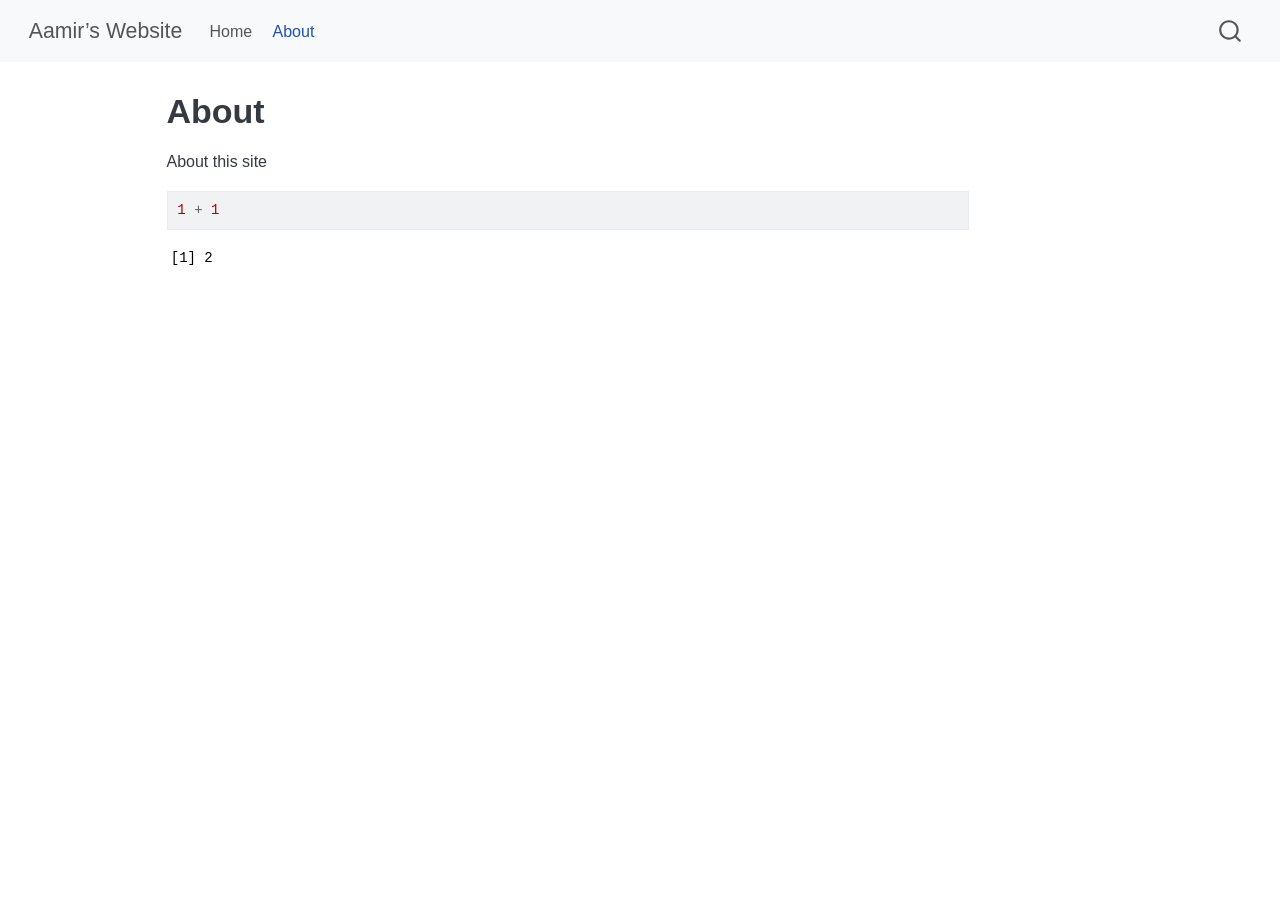
==== docs/about.html @ 058b1468 "Update personal website with gallery and content" ====
<!DOCTYPE html>
<html xmlns="http://www.w3.org/1999/xhtml" lang="en" xml:lang="en"><head>

<meta charset="utf-8">
<meta name="generator" content="quarto-1.9.37">

<meta name="viewport" content="width=device-width, initial-scale=1.0, user-scalable=yes">


<title>About – Aamir’s Website</title>
<style>
/* Default styles provided by pandoc.
** See https://pandoc.org/MANUAL.html#variables-for-html for config info.
*/
code{white-space: pre-wrap;}
span.smallcaps{font-variant: small-caps;}
div.columns{display: flex; gap: min(4vw, 1.5em);}
div.column{flex: auto; overflow-x: auto;}
div.hanging-indent{margin-left: 1.5em; text-indent: -1.5em;}
ul.task-list{list-style: none;}
ul.task-list li input[type="checkbox"] {
  width: 0.8em;
  margin: 0 0.8em 0.2em -1em; /* quarto-specific, see https://github.com/quarto-dev/quarto-cli/issues/4556 */ 
  vertical-align: middle;
}
/* CSS for syntax highlighting */
html { -webkit-text-size-adjust: 100%; }
pre > code.sourceCode { white-space: pre; position: relative; }
pre > code.sourceCode > span { display: inline-block; line-height: 1.25; }
pre > code.sourceCode > span:empty { height: 1.2em; }
.sourceCode { overflow: visible; }
code.sourceCode > span { color: inherit; text-decoration: inherit; }
div.sourceCode { margin: 1em 0; }
pre.sourceCode { margin: 0; }
@media screen {
div.sourceCode { overflow: auto; }
}
@media print {
pre > code.sourceCode { white-space: pre-wrap; }
pre > code.sourceCode > span { text-indent: -5em; padding-left: 5em; }
}
pre.numberSource code
  { counter-reset: source-line 0; }
pre.numberSource code > span
  { position: relative; left: -4em; counter-increment: source-line; }
pre.numberSource code > span > a:first-child::before
  { content: counter(source-line);
    position: relative; left: -1em; text-align: right; vertical-align: baseline;
    border: none; display: inline-block;
    -webkit-touch-callout: none; -webkit-user-select: none;
    -khtml-user-select: none; -moz-user-select: none;
    -ms-user-select: none; user-select: none;
    padding: 0 4px; width: 4em;
  }
pre.numberSource { margin-left: 3em;  padding-left: 4px; }
div.sourceCode
  {   }
@media screen {
pre > code.sourceCode > span > a:first-child::before { text-decoration: underline; }
}
</style>


<script src="site_libs/quarto-nav/quarto-nav.js"></script>
<script src="site_libs/quarto-nav/headroom.min.js"></script>
<script src="site_libs/clipboard/clipboard.min.js"></script>
<script src="site_libs/quarto-search/autocomplete.umd.js"></script>
<script src="site_libs/quarto-search/fuse.min.js"></script>
<script src="site_libs/quarto-search/quarto-search.js"></script>
<meta name="quarto:offset" content="./">
<script src="site_libs/quarto-html/quarto.js" type="module"></script>
<script src="site_libs/quarto-html/tabsets/tabsets.js" type="module"></script>
<script src="site_libs/quarto-html/popper.min.js"></script>
<script src="site_libs/quarto-html/tippy.umd.min.js"></script>
<script src="site_libs/quarto-html/anchor.min.js"></script>
<link href="site_libs/quarto-html/tippy.css" rel="stylesheet">
<link href="site_libs/quarto-html/quarto-syntax-highlighting-7f8f88aac4f3542376d5c11b86a4c14d.css" rel="stylesheet" id="quarto-text-highlighting-styles">
<script src="site_libs/bootstrap/bootstrap.min.js"></script>
<link href="site_libs/bootstrap/bootstrap-icons.css" rel="stylesheet">
<link href="site_libs/bootstrap/bootstrap-158031087360bce0ff56dc785ce39e06.min.css" rel="stylesheet" append-hash="true" id="quarto-bootstrap" data-mode="light">
<script id="quarto-search-options" type="application/json">{
  "location": "navbar",
  "copy-button": false,
  "collapse-after": 3,
  "panel-placement": "end",
  "type": "overlay",
  "limit": 50,
  "keyboard-shortcut": [
    "f",
    "/",
    "s"
  ],
  "show-item-context": false,
  "language": {
    "search-no-results-text": "No results",
    "search-matching-documents-text": "matching documents",
    "search-copy-link-title": "Copy link to search",
    "search-hide-matches-text": "Hide additional matches",
    "search-more-match-text": "more match in this document",
    "search-more-matches-text": "more matches in this document",
    "search-clear-button-title": "Clear",
    "search-text-placeholder": "",
    "search-detached-cancel-button-title": "Cancel",
    "search-submit-button-title": "Submit",
    "search-label": "Search"
  }
}</script>


<link rel="stylesheet" href="styles.css">
</head>

<body class="nav-fixed quarto-light">

<div id="quarto-search-results"></div>
  <header id="quarto-header" class="headroom fixed-top">
    <nav class="navbar navbar-expand-lg " data-bs-theme="dark">
      <div class="navbar-container container-fluid">
      <div class="navbar-brand-container mx-auto">
    <a class="navbar-brand" href="./index.html">
    <span class="navbar-title">Aamir’s Website</span>
    </a>
  </div>
            <div id="quarto-search" class="" title="Search"></div>
          <button class="navbar-toggler" type="button" data-bs-toggle="collapse" data-bs-target="#navbarCollapse" aria-controls="navbarCollapse" role="menu" aria-expanded="false" aria-label="Toggle navigation" onclick="if (window.quartoToggleHeadroom) { window.quartoToggleHeadroom(); }">
  <span class="navbar-toggler-icon"></span>
</button>
          <div class="collapse navbar-collapse" id="navbarCollapse">
            <ul class="navbar-nav navbar-nav-scroll me-auto">
  <li class="nav-item">
    <a class="nav-link" href="./index.html"> 
<span class="menu-text">Home</span></a>
  </li>  
  <li class="nav-item">
    <a class="nav-link active" href="./about.html" aria-current="page"> 
<span class="menu-text">About</span></a>
  </li>  
</ul>
          </div> <!-- /navcollapse -->
            <div class="quarto-navbar-tools">
</div>
      </div> <!-- /container-fluid -->
    </nav>
</header>
<!-- content -->
<div id="quarto-content" class="quarto-container page-columns page-rows-contents page-layout-article page-navbar">
<!-- sidebar -->
<!-- margin-sidebar -->
    <div id="quarto-margin-sidebar" class="sidebar margin-sidebar zindex-bottom">
        
    </div>
<!-- main -->
<main class="content" id="quarto-document-content">

<header id="title-block-header" class="quarto-title-block default">
<div class="quarto-title">
<h1 class="title">About</h1>
</div>



<div class="quarto-title-meta">

    
  
    
  </div>
  


</header>


<p>About this site</p>
<div class="cell">
<div class="code-copy-outer-scaffold"><div class="sourceCode cell-code" id="cb1"><pre class="sourceCode r code-with-copy"><code class="sourceCode r"><span id="cb1-1"><a href="#cb1-1" aria-hidden="true" tabindex="-1"></a><span class="dv">1</span> <span class="sc">+</span> <span class="dv">1</span></span></code></pre></div><button title="Copy to Clipboard" class="code-copy-button"><i class="bi"></i></button></div>
<div class="cell-output cell-output-stdout">
<pre><code>[1] 2</code></pre>
</div>
</div>



</main> <!-- /main -->
<script id="quarto-html-after-body" type="application/javascript">
  window.document.addEventListener("DOMContentLoaded", function (event) {
    const icon = "";
    const anchorJS = new window.AnchorJS();
    anchorJS.options = {
      placement: 'right',
      icon: icon
    };
    anchorJS.add('.anchored');
    const isCodeAnnotation = (el) => {
      for (const clz of el.classList) {
        if (clz.startsWith('code-annotation-')) {                     
          return true;
        }
      }
      return false;
    }
    const onCopySuccess = function(e) {
      // button target
      const button = e.trigger;
      // don't keep focus
      button.blur();
      // flash "checked"
      button.classList.add('code-copy-button-checked');
      var currentTitle = button.getAttribute("title");
      button.setAttribute("title", "Copied!");
      let tooltip;
      if (window.bootstrap) {
        button.setAttribute("data-bs-toggle", "tooltip");
        button.setAttribute("data-bs-placement", "left");
        button.setAttribute("data-bs-title", "Copied!");
        tooltip = new bootstrap.Tooltip(button, 
          { trigger: "manual", 
            customClass: "code-copy-button-tooltip",
            offset: [0, -8]});
        tooltip.show();    
      }
      setTimeout(function() {
        if (tooltip) {
          tooltip.hide();
          button.removeAttribute("data-bs-title");
          button.removeAttribute("data-bs-toggle");
          button.removeAttribute("data-bs-placement");
        }
        button.setAttribute("title", currentTitle);
        button.classList.remove('code-copy-button-checked');
      }, 1000);
      // clear code selection
      e.clearSelection();
    }
    const getTextToCopy = function(trigger) {
      const outerScaffold = trigger.parentElement.cloneNode(true);
      const codeEl = outerScaffold.querySelector('code');
      for (const childEl of codeEl.children) {
        if (isCodeAnnotation(childEl)) {
          childEl.remove();
        }
      }
      return codeEl.innerText;
    }
    const clipboard = new window.ClipboardJS('.code-copy-button:not([data-in-quarto-modal])', {
      text: getTextToCopy
    });
    clipboard.on('success', onCopySuccess);
    if (window.document.getElementById('quarto-embedded-source-code-modal')) {
      const clipboardModal = new window.ClipboardJS('.code-copy-button[data-in-quarto-modal]', {
        text: getTextToCopy,
        container: window.document.getElementById('quarto-embedded-source-code-modal')
      });
      clipboardModal.on('success', onCopySuccess);
    }
      var localhostRegex = new RegExp(/^(?:http|https):\/\/localhost\:?[0-9]*\//);
      var mailtoRegex = new RegExp(/^mailto:/);
        var filterRegex = new RegExp('/' + window.location.host + '/');
      var isInternal = (href) => {
          return filterRegex.test(href) || localhostRegex.test(href) || mailtoRegex.test(href);
      }
      // Inspect non-navigation links and adorn them if external
     var links = window.document.querySelectorAll('a[href]:not(.nav-link):not(.navbar-brand):not(.toc-action):not(.sidebar-link):not(.sidebar-item-toggle):not(.pagination-link):not(.no-external):not([aria-hidden]):not(.dropdown-item):not(.quarto-navigation-tool):not(.about-link)');
      for (var i=0; i<links.length; i++) {
        const link = links[i];
        if (!isInternal(link.href)) {
          // undo the damage that might have been done by quarto-nav.js in the case of
          // links that we want to consider external
          if (link.dataset.originalHref !== undefined) {
            link.href = link.dataset.originalHref;
          }
        }
      }
    function tippyHover(el, contentFn, onTriggerFn, onUntriggerFn) {
      const config = {
        allowHTML: true,
        maxWidth: 500,
        delay: 100,
        arrow: false,
        appendTo: function(el) {
            return el.parentElement;
        },
        interactive: true,
        interactiveBorder: 10,
        theme: 'quarto',
        placement: 'bottom-start',
      };
      if (contentFn) {
        config.content = contentFn;
      }
      if (onTriggerFn) {
        config.onTrigger = onTriggerFn;
      }
      if (onUntriggerFn) {
        config.onUntrigger = onUntriggerFn;
      }
      window.tippy(el, config); 
    }
    const noterefs = window.document.querySelectorAll('a[role="doc-noteref"]');
    for (var i=0; i<noterefs.length; i++) {
      const ref = noterefs[i];
      tippyHover(ref, function() {
        // use id or data attribute instead here
        let href = ref.getAttribute('data-footnote-href') || ref.getAttribute('href');
        try { href = new URL(href).hash; } catch {}
        const id = href.replace(/^#\/?/, "");
        const note = window.document.getElementById(id);
        if (note) {
          return note.innerHTML;
        } else {
          return "";
        }
      });
    }
    const xrefs = window.document.querySelectorAll('a.quarto-xref');
    const processXRef = (id, note) => {
      // Strip column container classes
      const stripColumnClz = (el) => {
        el.classList.remove("page-full", "page-columns");
        if (el.children) {
          for (const child of el.children) {
            stripColumnClz(child);
          }
        }
      }
      stripColumnClz(note)
      if (id === null || id.startsWith('sec-')) {
        // Special case sections, only their first couple elements
        const container = document.createElement("div");
        if (note.children && note.children.length > 2) {
          container.appendChild(note.children[0].cloneNode(true));
          for (let i = 1; i < note.children.length; i++) {
            const child = note.children[i];
            if (child.tagName === "P" && child.innerText === "") {
              continue;
            } else {
              container.appendChild(child.cloneNode(true));
              break;
            }
          }
          if (window.Quarto?.typesetMath) {
            window.Quarto.typesetMath(container);
          }
          return container.innerHTML
        } else {
          if (window.Quarto?.typesetMath) {
            window.Quarto.typesetMath(note);
          }
          return note.innerHTML;
        }
      } else {
        // Remove any anchor links if they are present
        const anchorLink = note.querySelector('a.anchorjs-link');
        if (anchorLink) {
          anchorLink.remove();
        }
        if (window.Quarto?.typesetMath) {
          window.Quarto.typesetMath(note);
        }
        if (note.classList.contains("callout")) {
          return note.outerHTML;
        } else {
          return note.innerHTML;
        }
      }
    }
    for (var i=0; i<xrefs.length; i++) {
      const xref = xrefs[i];
      tippyHover(xref, undefined, function(instance) {
        instance.disable();
        let url = xref.getAttribute('href');
        let hash = undefined; 
        if (url.startsWith('#')) {
          hash = url;
        } else {
          try { hash = new URL(url).hash; } catch {}
        }
        if (hash) {
          const id = hash.replace(/^#\/?/, "");
          const note = window.document.getElementById(id);
          if (note !== null) {
            try {
              const html = processXRef(id, note.cloneNode(true));
              instance.setContent(html);
            } finally {
              instance.enable();
              instance.show();
            }
          } else {
            // See if we can fetch this
            fetch(url.split('#')[0])
            .then(res => res.text())
            .then(html => {
              const parser = new DOMParser();
              const htmlDoc = parser.parseFromString(html, "text/html");
              const note = htmlDoc.getElementById(id);
              if (note !== null) {
                const html = processXRef(id, note);
                instance.setContent(html);
              } 
            }).finally(() => {
              instance.enable();
              instance.show();
            });
          }
        } else {
          // See if we can fetch a full url (with no hash to target)
          // This is a special case and we should probably do some content thinning / targeting
          fetch(url)
          .then(res => res.text())
          .then(html => {
            const parser = new DOMParser();
            const htmlDoc = parser.parseFromString(html, "text/html");
            const note = htmlDoc.querySelector('main.content');
            if (note !== null) {
              // This should only happen for chapter cross references
              // (since there is no id in the URL)
              // remove the first header
              if (note.children.length > 0 && note.children[0].tagName === "HEADER") {
                note.children[0].remove();
              }
              const html = processXRef(null, note);
              instance.setContent(html);
            } 
          }).finally(() => {
            instance.enable();
            instance.show();
          });
        }
      }, function(instance) {
      });
    }
        let selectedAnnoteEl;
        const selectorForAnnotation = ( cell, annotation) => {
          let cellAttr = 'data-code-cell="' + cell + '"';
          let lineAttr = 'data-code-annotation="' +  annotation + '"';
          const selector = 'span[' + cellAttr + '][' + lineAttr + ']';
          return selector;
        }
        const selectCodeLines = (annoteEl) => {
          const doc = window.document;
          const targetCell = annoteEl.getAttribute("data-target-cell");
          const targetAnnotation = annoteEl.getAttribute("data-target-annotation");
          const annoteSpan = window.document.querySelector(selectorForAnnotation(targetCell, targetAnnotation));
          const lines = annoteSpan.getAttribute("data-code-lines").split(",");
          const lineIds = lines.map((line) => {
            return targetCell + "-" + line;
          })
          let top = null;
          let height = null;
          let parent = null;
          if (lineIds.length > 0) {
              //compute the position of the single el (top and bottom and make a div)
              const el = window.document.getElementById(lineIds[0]);
              top = el.offsetTop;
              height = el.offsetHeight;
              parent = el.parentElement.parentElement;
            if (lineIds.length > 1) {
              const lastEl = window.document.getElementById(lineIds[lineIds.length - 1]);
              const bottom = lastEl.offsetTop + lastEl.offsetHeight;
              height = bottom - top;
            }
            if (top !== null && height !== null && parent !== null) {
              // cook up a div (if necessary) and position it 
              let div = window.document.getElementById("code-annotation-line-highlight");
              if (div === null) {
                div = window.document.createElement("div");
                div.setAttribute("id", "code-annotation-line-highlight");
                div.style.position = 'absolute';
                parent.appendChild(div);
              }
              div.style.top = top - 2 + "px";
              div.style.height = height + 4 + "px";
              div.style.left = 0;
              let gutterDiv = window.document.getElementById("code-annotation-line-highlight-gutter");
              if (gutterDiv === null) {
                gutterDiv = window.document.createElement("div");
                gutterDiv.setAttribute("id", "code-annotation-line-highlight-gutter");
                gutterDiv.style.position = 'absolute';
                const codeCell = window.document.getElementById(targetCell);
                const gutter = codeCell.querySelector('.code-annotation-gutter');
                gutter.appendChild(gutterDiv);
              }
              gutterDiv.style.top = top - 2 + "px";
              gutterDiv.style.height = height + 4 + "px";
            }
            selectedAnnoteEl = annoteEl;
          }
        };
        const unselectCodeLines = () => {
          const elementsIds = ["code-annotation-line-highlight", "code-annotation-line-highlight-gutter"];
          elementsIds.forEach((elId) => {
            const div = window.document.getElementById(elId);
            if (div) {
              div.remove();
            }
          });
          selectedAnnoteEl = undefined;
        };
          // Handle positioning of the toggle
      window.addEventListener(
        "resize",
        throttle(() => {
          elRect = undefined;
          if (selectedAnnoteEl) {
            selectCodeLines(selectedAnnoteEl);
          }
        }, 10)
      );
      function throttle(fn, ms) {
      let throttle = false;
      let timer;
        return (...args) => {
          if(!throttle) { // first call gets through
              fn.apply(this, args);
              throttle = true;
          } else { // all the others get throttled
              if(timer) clearTimeout(timer); // cancel #2
              timer = setTimeout(() => {
                fn.apply(this, args);
                timer = throttle = false;
              }, ms);
          }
        };
      }
        // Attach click handler to the DT
        const annoteDls = window.document.querySelectorAll('dt[data-target-cell]');
        for (const annoteDlNode of annoteDls) {
          annoteDlNode.addEventListener('click', (event) => {
            const clickedEl = event.target;
            if (clickedEl !== selectedAnnoteEl) {
              unselectCodeLines();
              const activeEl = window.document.querySelector('dt[data-target-cell].code-annotation-active');
              if (activeEl) {
                activeEl.classList.remove('code-annotation-active');
              }
              selectCodeLines(clickedEl);
              clickedEl.classList.add('code-annotation-active');
            } else {
              // Unselect the line
              unselectCodeLines();
              clickedEl.classList.remove('code-annotation-active');
            }
          });
        }
    const findCites = (el) => {
      const parentEl = el.parentElement;
      if (parentEl) {
        const cites = parentEl.dataset.cites;
        if (cites) {
          return {
            el,
            cites: cites.split(' ')
          };
        } else {
          return findCites(el.parentElement)
        }
      } else {
        return undefined;
      }
    };
    var bibliorefs = window.document.querySelectorAll('a[role="doc-biblioref"]');
    for (var i=0; i<bibliorefs.length; i++) {
      const ref = bibliorefs[i];
      const citeInfo = findCites(ref);
      if (citeInfo) {
        tippyHover(citeInfo.el, function() {
          var popup = window.document.createElement('div');
          citeInfo.cites.forEach(function(cite) {
            var citeDiv = window.document.createElement('div');
            citeDiv.classList.add('hanging-indent');
            citeDiv.classList.add('csl-entry');
            var biblioDiv = window.document.getElementById('ref-' + cite);
            if (biblioDiv) {
              citeDiv.innerHTML = biblioDiv.innerHTML;
            }
            popup.appendChild(citeDiv);
          });
          return popup.innerHTML;
        });
      }
    }
  });
  </script>
</div> <!-- /content -->




</body></html>
---- docs/site_libs/quarto-html/tippy.css ----
.tippy-box[data-animation=fade][data-state=hidden]{opacity:0}[data-tippy-root]{max-width:calc(100vw - 10px)}.tippy-box{position:relative;background-color:#333;color:#fff;border-radius:4px;font-size:14px;line-height:1.4;white-space:normal;outline:0;transition-property:transform,visibility,opacity}.tippy-box[data-placement^=top]>.tippy-arrow{bottom:0}.tippy-box[data-placement^=top]>.tippy-arrow:before{bottom:-7px;left:0;border-width:8px 8px 0;border-top-color:initial;transform-origin:center top}.tippy-box[data-placement^=bottom]>.tippy-arrow{top:0}.tippy-box[data-placement^=bottom]>.tippy-arrow:before{top:-7px;left:0;border-width:0 8px 8px;border-bottom-color:initial;transform-origin:center bottom}.tippy-box[data-placement^=left]>.tippy-arrow{right:0}.tippy-box[data-placement^=left]>.tippy-arrow:before{border-width:8px 0 8px 8px;border-left-color:initial;right:-7px;transform-origin:center left}.tippy-box[data-placement^=right]>.tippy-arrow{left:0}.tippy-box[data-placement^=right]>.tippy-arrow:before{left:-7px;border-width:8px 8px 8px 0;border-right-color:initial;transform-origin:center right}.tippy-box[data-inertia][data-state=visible]{transition-timing-function:cubic-bezier(.54,1.5,.38,1.11)}.tippy-arrow{width:16px;height:16px;color:#333}.tippy-arrow:before{content:"";position:absolute;border-color:transparent;border-style:solid}.tippy-content{position:relative;padding:5px 9px;z-index:1}
---- docs/site_libs/quarto-html/quarto-syntax-highlighting-7f8f88aac4f3542376d5c11b86a4c14d.css ----
/* quarto syntax highlight colors */
:root {
  --quarto-hl-ot-color: #003B4F;
  --quarto-hl-at-color: #657422;
  --quarto-hl-ss-color: #20794D;
  --quarto-hl-an-color: #5E5E5E;
  --quarto-hl-fu-color: #4758AB;
  --quarto-hl-st-color: #20794D;
  --quarto-hl-cf-color: #003B4F;
  --quarto-hl-op-color: #5E5E5E;
  --quarto-hl-er-color: #AD0000;
  --quarto-hl-bn-color: #AD0000;
  --quarto-hl-al-color: #AD0000;
  --quarto-hl-va-color: #111111;
  --quarto-hl-bu-color: inherit;
  --quarto-hl-ex-color: inherit;
  --quarto-hl-pp-color: #AD0000;
  --quarto-hl-in-color: #5E5E5E;
  --quarto-hl-vs-color: #20794D;
  --quarto-hl-wa-color: #5E5E5E;
  --quarto-hl-do-color: #5E5E5E;
  --quarto-hl-im-color: #00769E;
  --quarto-hl-ch-color: #20794D;
  --quarto-hl-dt-color: #AD0000;
  --quarto-hl-fl-color: #AD0000;
  --quarto-hl-co-color: #5E5E5E;
  --quarto-hl-cv-color: #5E5E5E;
  --quarto-hl-cn-color: #8f5902;
  --quarto-hl-sc-color: #5E5E5E;
  --quarto-hl-dv-color: #AD0000;
  --quarto-hl-kw-color: #003B4F;
}

/* other quarto variables */
:root {
  --quarto-font-monospace: SFMono-Regular, Menlo, Monaco, Consolas, "Liberation Mono", "Courier New", monospace;
}

/* syntax highlight based on Pandoc's rules */
pre > code.sourceCode > span {
  color: #003B4F;
}

code.sourceCode > span {
  color: #003B4F;
}

div.sourceCode,
div.sourceCode pre.sourceCode {
  color: #003B4F;
}

/* Normal */
code span {
  color: #003B4F;
}

/* Alert */
code span.al {
  color: #AD0000;
  font-style: inherit;
}

/* Annotation */
code span.an {
  color: #5E5E5E;
  font-style: inherit;
}

/* Attribute */
code span.at {
  color: #657422;
  font-style: inherit;
}

/* BaseN */
code span.bn {
  color: #AD0000;
  font-style: inherit;
}

/* BuiltIn */
code span.bu {
  font-style: inherit;
}

/* ControlFlow */
code span.cf {
  color: #003B4F;
  font-weight: bold;
  font-style: inherit;
}

/* Char */
code span.ch {
  color: #20794D;
  font-style: inherit;
}

/* Constant */
code span.cn {
  color: #8f5902;
  font-style: inherit;
}

/* Comment */
code span.co {
  color: #5E5E5E;
  font-style: inherit;
}

/* CommentVar */
code span.cv {
  color: #5E5E5E;
  font-style: italic;
}

/* Documentation */
code span.do {
  color: #5E5E5E;
  font-style: italic;
}

/* DataType */
code span.dt {
  color: #AD0000;
  font-style: inherit;
}

/* DecVal */
code span.dv {
  color: #AD0000;
  font-style: inherit;
}

/* Error */
code span.er {
  color: #AD0000;
  font-style: inherit;
}

/* Extension */
code span.ex {
  font-style: inherit;
}

/* Float */
code span.fl {
  color: #AD0000;
  font-style: inherit;
}

/* Function */
code span.fu {
  color: #4758AB;
  font-style: inherit;
}

/* Import */
code span.im {
  color: #00769E;
  font-style: inherit;
}

/* Information */
code span.in {
  color: #5E5E5E;
  font-style: inherit;
}

/* Keyword */
code span.kw {
  color: #003B4F;
  font-weight: bold;
  font-style: inherit;
}

/* Operator */
code span.op {
  color: #5E5E5E;
  font-style: inherit;
}

/* Other */
code span.ot {
  color: #003B4F;
  font-style: inherit;
}

/* Preprocessor */
code span.pp {
  color: #AD0000;
  font-style: inherit;
}

/* SpecialChar */
code span.sc {
  color: #5E5E5E;
  font-style: inherit;
}

/* SpecialString */
code span.ss {
  color: #20794D;
  font-style: inherit;
}

/* String */
code span.st {
  color: #20794D;
  font-style: inherit;
}

/* Variable */
code span.va {
  color: #111111;
  font-style: inherit;
}

/* VerbatimString */
code span.vs {
  color: #20794D;
  font-style: inherit;
}

/* Warning */
code span.wa {
  color: #5E5E5E;
  font-style: italic;
}

.prevent-inlining {
  content: "</";
}

/*# sourceMappingURL=789ad8cd35626ba772517505b42a116e.css.map */
---- docs/styles.css ----
body {
  font-family: Arial, sans-serif;
  font-size: 16px;
  line-height: 1.6;
}

h1, h2 {
  font-weight: 700;
}

img {
  border-radius: 12px;
  margin-top: 10px;
  margin-bottom: 20px;
}
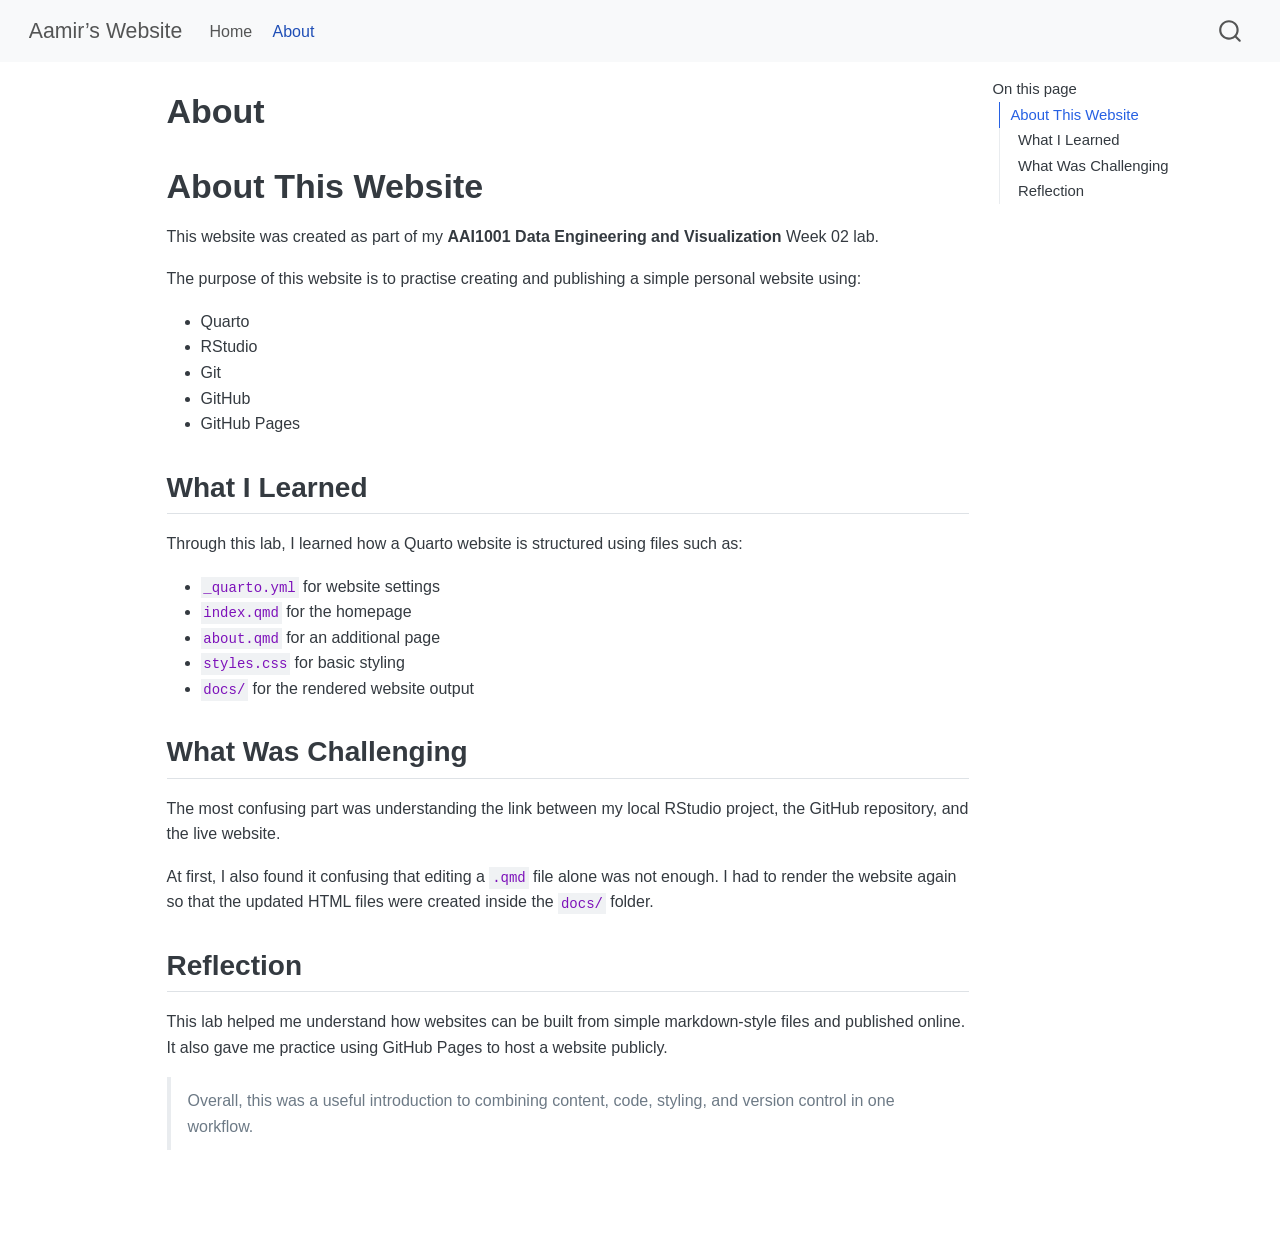
==== commit af554753: "Render updated about page" ====
--- a/docs/about.html
+++ b/docs/about.html
@@ -22,41 +22,6 @@
   width: 0.8em;
   margin: 0 0.8em 0.2em -1em; /* quarto-specific, see https://github.com/quarto-dev/quarto-cli/issues/4556 */ 
   vertical-align: middle;
-}
-/* CSS for syntax highlighting */
-html { -webkit-text-size-adjust: 100%; }
-pre > code.sourceCode { white-space: pre; position: relative; }
-pre > code.sourceCode > span { display: inline-block; line-height: 1.25; }
-pre > code.sourceCode > span:empty { height: 1.2em; }
-.sourceCode { overflow: visible; }
-code.sourceCode > span { color: inherit; text-decoration: inherit; }
-div.sourceCode { margin: 1em 0; }
-pre.sourceCode { margin: 0; }
-@media screen {
-div.sourceCode { overflow: auto; }
-}
-@media print {
-pre > code.sourceCode { white-space: pre-wrap; }
-pre > code.sourceCode > span { text-indent: -5em; padding-left: 5em; }
-}
-pre.numberSource code
-  { counter-reset: source-line 0; }
-pre.numberSource code > span
-  { position: relative; left: -4em; counter-increment: source-line; }
-pre.numberSource code > span > a:first-child::before
-  { content: counter(source-line);
-    position: relative; left: -1em; text-align: right; vertical-align: baseline;
-    border: none; display: inline-block;
-    -webkit-touch-callout: none; -webkit-user-select: none;
-    -khtml-user-select: none; -moz-user-select: none;
-    -ms-user-select: none; user-select: none;
-    padding: 0 4px; width: 4em;
-  }
-pre.numberSource { margin-left: 3em;  padding-left: 4px; }
-div.sourceCode
-  {   }
-@media screen {
-pre > code.sourceCode > span > a:first-child::before { text-decoration: underline; }
 }
 </style>
 
@@ -146,8 +111,19 @@
 <div id="quarto-content" class="quarto-container page-columns page-rows-contents page-layout-article page-navbar">
 <!-- sidebar -->
 <!-- margin-sidebar -->
-    <div id="quarto-margin-sidebar" class="sidebar margin-sidebar zindex-bottom">
-        
+    <div id="quarto-margin-sidebar" class="sidebar margin-sidebar">
+        <nav id="TOC" role="doc-toc" class="toc-active">
+    <h2 id="toc-title">On this page</h2>
+   
+  <ul>
+  <li><a href="#about-this-website" id="toc-about-this-website" class="nav-link active" data-scroll-target="#about-this-website">About This Website</a>
+  <ul class="collapse">
+  <li><a href="#what-i-learned" id="toc-what-i-learned" class="nav-link" data-scroll-target="#what-i-learned">What I Learned</a></li>
+  <li><a href="#what-was-challenging" id="toc-what-was-challenging" class="nav-link" data-scroll-target="#what-was-challenging">What Was Challenging</a></li>
+  <li><a href="#reflection" id="toc-reflection" class="nav-link" data-scroll-target="#reflection">Reflection</a></li>
+  </ul></li>
+  </ul>
+</nav>
     </div>
 <!-- main -->
 <main class="content" id="quarto-document-content">
@@ -171,15 +147,43 @@
 </header>
 
 
-<p>About this site</p>
-<div class="cell">
-<div class="code-copy-outer-scaffold"><div class="sourceCode cell-code" id="cb1"><pre class="sourceCode r code-with-copy"><code class="sourceCode r"><span id="cb1-1"><a href="#cb1-1" aria-hidden="true" tabindex="-1"></a><span class="dv">1</span> <span class="sc">+</span> <span class="dv">1</span></span></code></pre></div><button title="Copy to Clipboard" class="code-copy-button"><i class="bi"></i></button></div>
-<div class="cell-output cell-output-stdout">
-<pre><code>[1] 2</code></pre>
-</div>
-</div>
-
-
+<section id="about-this-website" class="level1">
+<h1>About This Website</h1>
+<p>This website was created as part of my <strong>AAI1001 Data Engineering and Visualization</strong> Week 02 lab.</p>
+<p>The purpose of this website is to practise creating and publishing a simple personal website using:</p>
+<ul>
+<li>Quarto</li>
+<li>RStudio</li>
+<li>Git</li>
+<li>GitHub</li>
+<li>GitHub Pages</li>
+</ul>
+<section id="what-i-learned" class="level2">
+<h2 class="anchored" data-anchor-id="what-i-learned">What I Learned</h2>
+<p>Through this lab, I learned how a Quarto website is structured using files such as:</p>
+<ul>
+<li><code>_quarto.yml</code> for website settings</li>
+<li><code>index.qmd</code> for the homepage</li>
+<li><code>about.qmd</code> for an additional page</li>
+<li><code>styles.css</code> for basic styling</li>
+<li><code>docs/</code> for the rendered website output</li>
+</ul>
+</section>
+<section id="what-was-challenging" class="level2">
+<h2 class="anchored" data-anchor-id="what-was-challenging">What Was Challenging</h2>
+<p>The most confusing part was understanding the link between my local RStudio project, the GitHub repository, and the live website.</p>
+<p>At first, I also found it confusing that editing a <code>.qmd</code> file alone was not enough. I had to render the website again so that the updated HTML files were created inside the <code>docs/</code> folder.</p>
+</section>
+<section id="reflection" class="level2">
+<h2 class="anchored" data-anchor-id="reflection">Reflection</h2>
+<p>This lab helped me understand how websites can be built from simple markdown-style files and published online. It also gave me practice using GitHub Pages to host a website publicly.</p>
+<blockquote class="blockquote">
+<p>Overall, this was a useful introduction to combining content, code, styling, and version control in one workflow.</p>
+</blockquote>
+
+
+</section>
+</section>
 
 </main> <!-- /main -->
 <script id="quarto-html-after-body" type="application/javascript">
